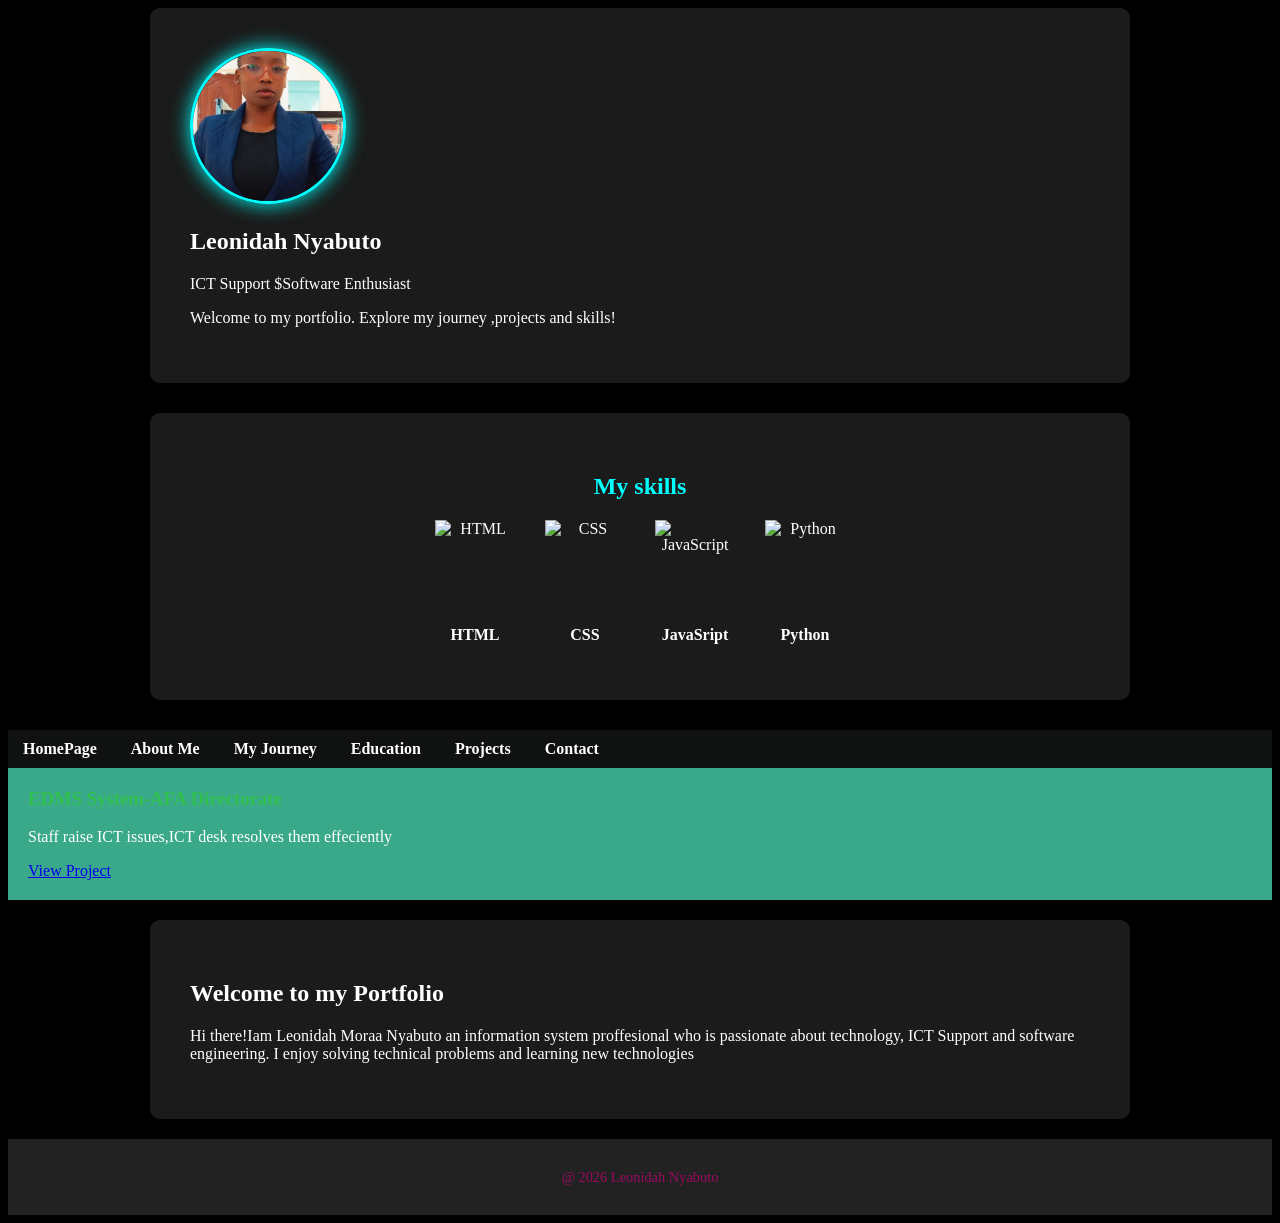
==== index.html @ cd8087b2 "Add files via upload" ====
<!DOCTYPE html>
<html lang="en"><head>
    <meta charset="UTF-8"
<meta name="viewport"content="width=device-width,initial-scale=1.0">
<title> Leonidah Moraa Nyabuto Portfolio</title>
    <link rel="stylesheet"href="portfolio.css">
</head>
<body>
        <section class="hero">
            <img src="profile.png"alt="Leonidah Nyabuto"class="profile-pic">
            <h1>Leonidah Nyabuto</h1>
            <p>ICT Support $Software Enthusiast</p>
            <p>Welcome to my portfolio. Explore my journey ,projects and skills!</p>
        </section>
        <section class="skills">
            <h2>My skills</h2>
            <div class="skill-icons">
                <div class="skill">
                    <img src="icons/html.png"alt="HTML">
                    <p>HTML</p>
                </div>
                <div class="skill">
                    <img src="icons/css.png"alt="CSS">
                    <p>CSS</p>
                 </div>
                 <div class="skill">
                    <img src="icons/javascript.png"alt="JavaScript">
                    <p>JavaSript</p>
                 </div>
                 <div class="skill">
                    <img src="ïcons/python.png"alt="Python">
                    <P>Python</P>
                 </div>
            </div>
        </section>
            <nav>
           <a href="index.html">HomePage</a>
           <a href="about.html">About Me</a>
            <a href="journey.html">My Journey</a>
            <a href="education.html">Education</a>
            <a href="projects.html">Projects</a>
            <a href="contact.html">Contact</a>
        </nav>
        <div class="project card">
            <h3>EDMS System-AFA Directorate</h3>
            <p>Staff raise ICT issues,ICT desk resolves them effeciently</p>
            <a href="projects/EDMIS system/index.html"
            target="_blank">View Project</a>
        </div>
        
    <section>
        <h2>Welcome to my Portfolio</h2>
        <p>Hi there!Iam Leonidah Moraa Nyabuto an information system proffesional who is passionate about technology, ICT Support and software engineering. I enjoy solving technical problems and learning new technologies</p>
        </section>
        <footer>
           <p> @ 2026 Leonidah Nyabuto</p>
        </footer>
</body>
</html>
---- portfolio.css ----
body{
    background-color: black;
    color:white;
}
nav {
    text-align:left;
    background-color:#101111;
    padding:10px 0;
}
nav a{
    color:white;
    margin:0 15px;
    text-decoration: none;
    font-weight: bold;
    transition: color 0.3;
    }

nav a:hover{
    color:cyan;
    text-decoration:none;
    margin:0 15px;
    font-weight:bold;
    transition: color 1s,transform 0.8s;
}
.profile-pic{
    width:150px;
    height:150px;
    border-radius:50%;
    object-fit:cover;
    border:3px solid cyan;
    box-shadow:0 0 20px cyan;
    .profile-pic:hover{
        transform:scale(1);
        transition:transformn 1s;
    }
}
section{
    padding:40px;
    max-width:900px;
    margin:auto;
    background:rgb(26, 27, 26);
    margin-bottom: 20px;
    border-radius:10px;
    box-shadow:0 0 10px rbga(0,0,0,0.1)
}
.project
{
    background:rgb(57, 169, 137);
    padding:20px;
    margin-bottom: 20px;
    border-left:5px solid #00bfff
    border-radius:5px;
}
.project h3{
    margin-top:0;
    color:#31c050
}
footer{
    background:#222;
    color:rgb(155, 9, 97);
    text-align:center;
    padding:15px;
    margin-top:20px;
    font-size:0.9em;
}
.skills{
    max-width:900px;
    margin:30px auto;
    text-align:center;
}
.skills h2{
    color: cyan;
    margin-bottom:20px;
}
.skill-icons{
    display:flex;
    justify-content: center;
    flex-wrap:wrap;
    gap:30px;
}
.skill{
    display:flex;
    flex-direction:column;
    align-items:center;
}
.skill img{
    width:80px;
    height:80px;
    object-fit:contain;
    margin-bottom:10px;
    transition:transform 0.3s,box-shadow 0.3s;
}
skill img:hover{
    transform:scale(1.1);
    box-shadow:0 0 15px cyan;
}
.skill p{
    color:white;
    font-weight:bold;
}
.project-card a{
    color:cyan;
    text-decoration:black;
    font-weight:bold;
}
.project-card a:hove{
    color:yellow;
}
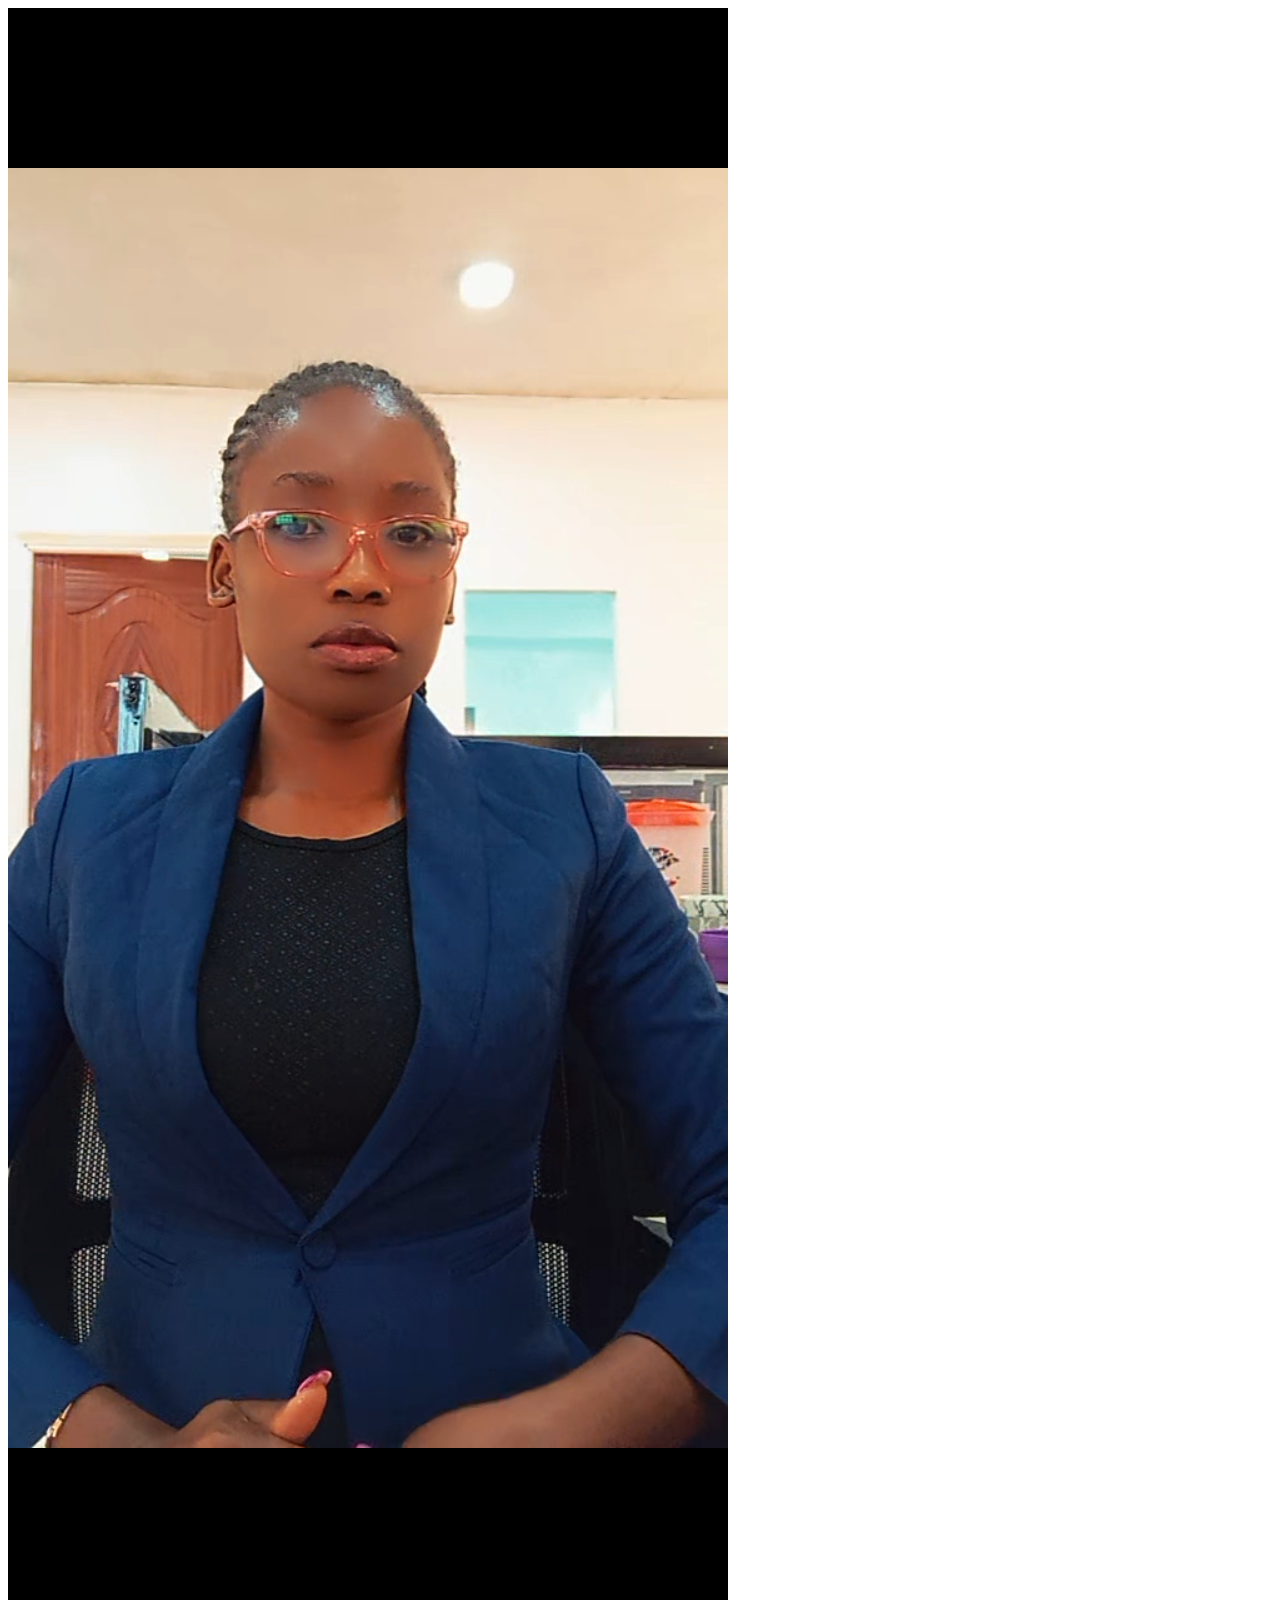
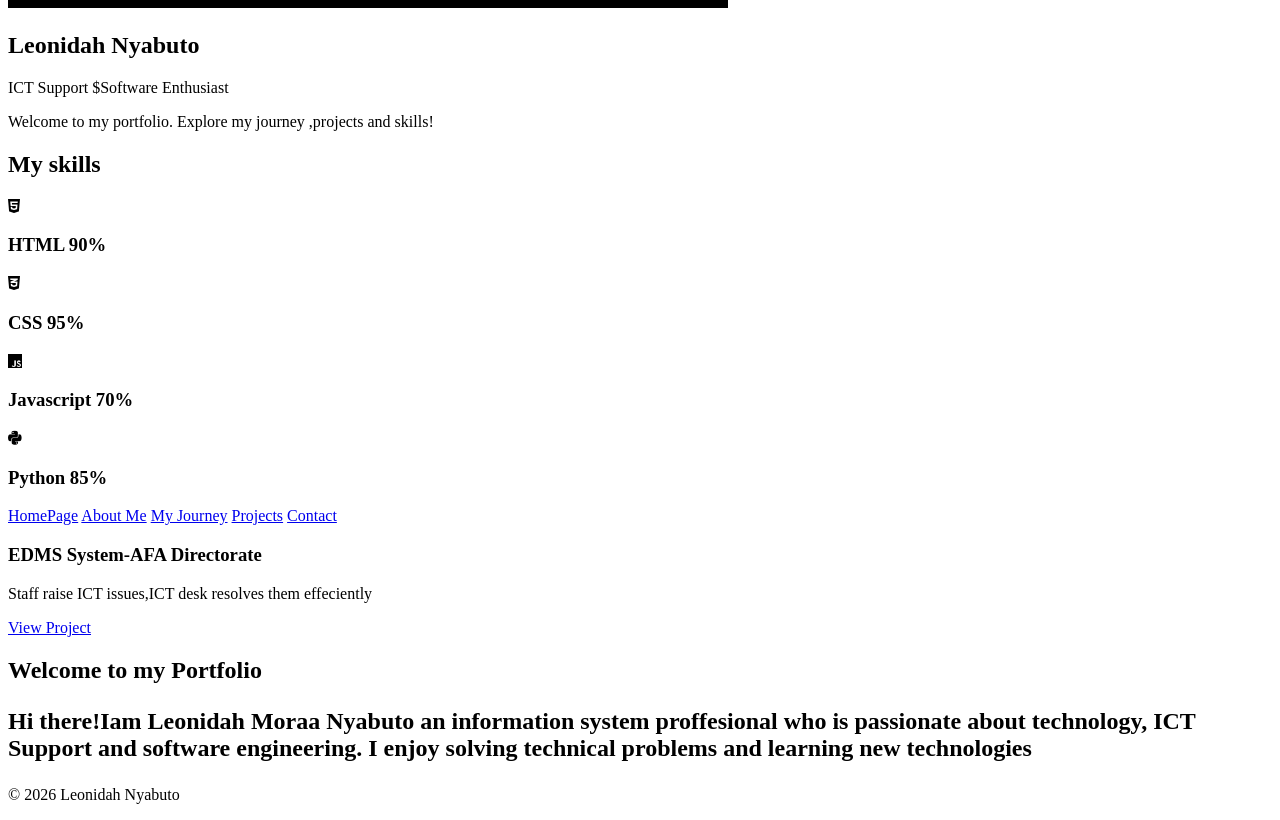
==== commit 40fdf3ce: "Add files via upload" ====
--- a/index.html
+++ b/index.html
@@ -4,6 +4,8 @@
 <meta name="viewport"content="width=device-width,initial-scale=1.0">
 <title> Leonidah Moraa Nyabuto Portfolio</title>
     <link rel="stylesheet"href="portfolio.css">
+    <link rel="stylesheet"
+    href="https://cdnjs.cloudflare.com/ajax/libs/font-awesome/6.0.0/css/all.min.css">
 </head>
 <body>
         <section class="hero">
@@ -14,32 +16,43 @@
         </section>
         <section class="skills">
             <h2>My skills</h2>
-            <div class="skill-icons">
-                <div class="skill">
-                    <img src="icons/html.png"alt="HTML">
-                    <p>HTML</p>
+            <div class="skill-container">
+                <div class="skill-card">
+                   <i class="fab fa-html5"></i>
+                   <h3>HTML<span>   90%</span></h3>
+                   <div class="progress">
+                    <span data-width="90%;"></span>
+                   </div>
                 </div>
-                <div class="skill">
-                    <img src="icons/css.png"alt="CSS">
-                    <p>CSS</p>
+                <div class="skill-card">
+                   <i class="fab fa-css3-alt"></i>
+                   <h3>CSS<span>    95%</span></h3>
+                   <div class="progress">
+                    <span data-width="95%;"></span>
+                   </div>
                  </div>
-                 <div class="skill">
-                    <img src="icons/javascript.png"alt="JavaScript">
-                    <p>JavaSript</p>
+                 <div class="skill-card">
+                    <i class="fab fa-js"></i>
+                    <h3>Javascript<span>   70%</span></h3>
+                    <div class="progress">
+                        <span data-width="70%"></span>
+                    </div>
                  </div>
-                 <div class="skill">
-                    <img src="ïcons/python.png"alt="Python">
-                    <P>Python</P>
+                 <div class="skill-card">
+                    <i class="fab fa-python"></i>
+                    <h3>Python<span>   85%</span></h3>
+                    <div class="progress">
+                        <span data-width="85%;"></span>
+                    </div>
                  </div>
             </div>
         </section>
             <nav>
            <a href="index.html">HomePage</a>
            <a href="about.html">About Me</a>
-            <a href="journey.html">My Journey</a>
-            <a href="education.html">Education</a>
+            <a href="myjourney.html">My Journey</a>
             <a href="projects.html">Projects</a>
-            <a href="contact.html">Contact</a>
+            <a href="contactme.html">Contact</a>
         </nav>
         <div class="project card">
             <h3>EDMS System-AFA Directorate</h3>
@@ -50,10 +63,11 @@
         
     <section>
         <h2>Welcome to my Portfolio</h2>
+        <h1 class ="typing">
         <p>Hi there!Iam Leonidah Moraa Nyabuto an information system proffesional who is passionate about technology, ICT Support and software engineering. I enjoy solving technical problems and learning new technologies</p>
-        </section>
+        </section></h1>
         <footer>
-           <p> @ 2026 Leonidah Nyabuto</p>
+            <p> © 2026 Leonidah Nyabuto</p>
         </footer>
 </body>
 </html>
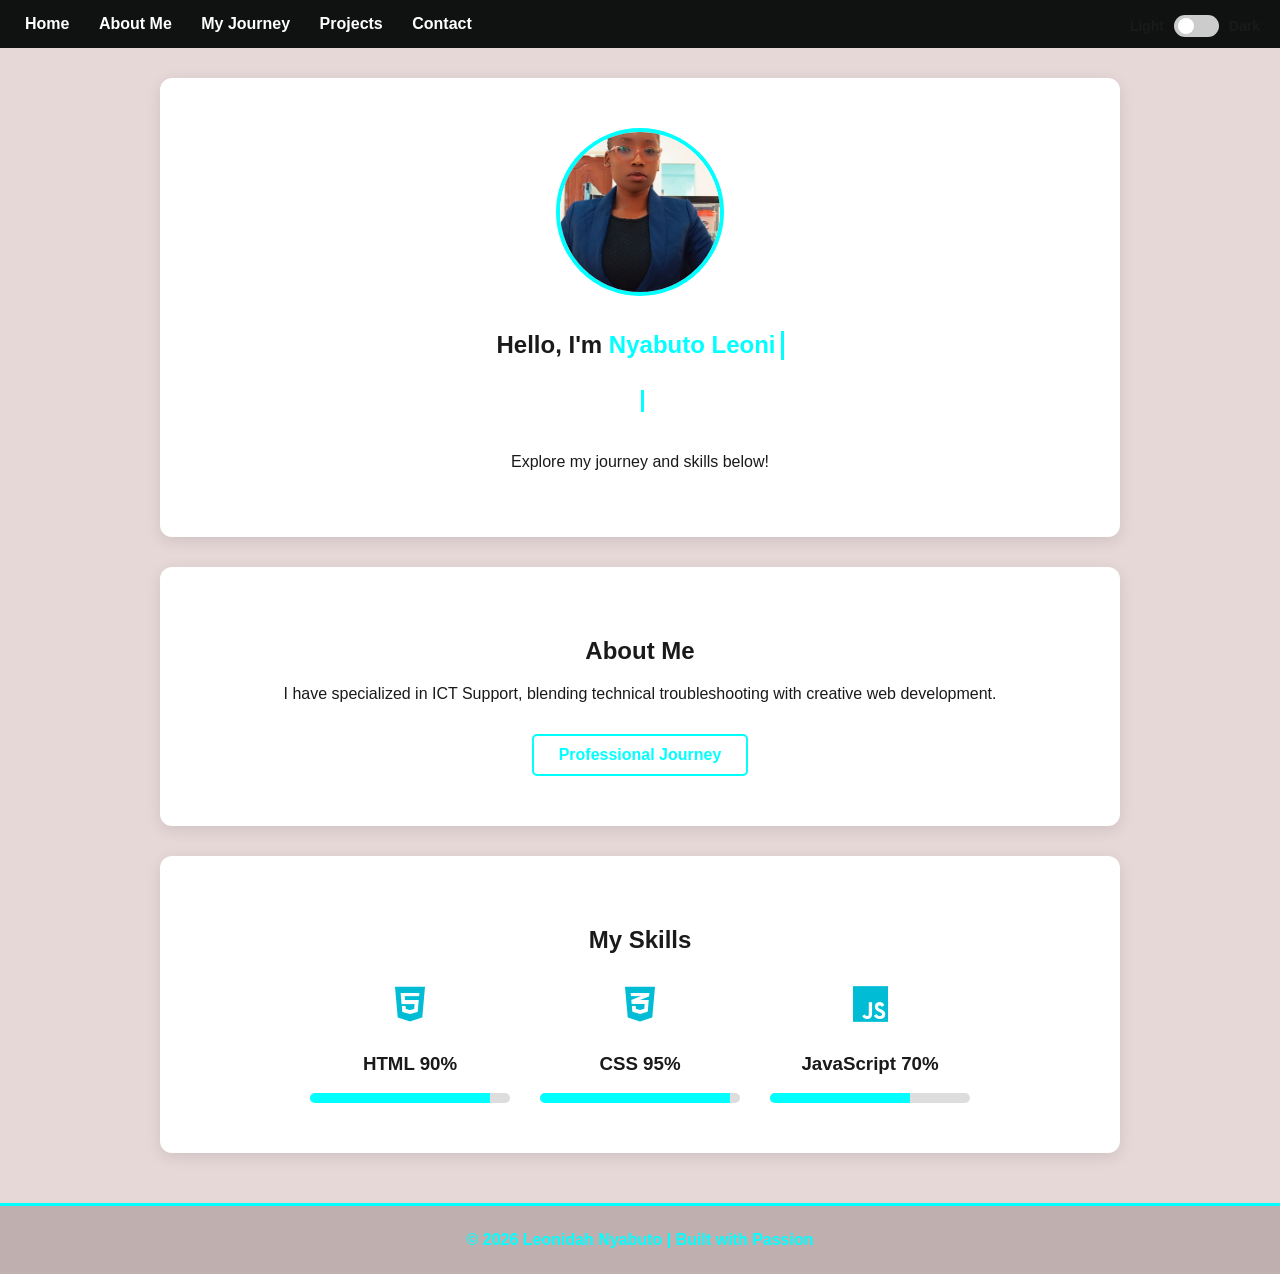
==== commit 00bf269a: "Add files via upload" ====
--- a/index.html
+++ b/index.html
@@ -1,73 +1,78 @@
 <!DOCTYPE html>
-<html lang="en"><head>
-    <meta charset="UTF-8"
-<meta name="viewport"content="width=device-width,initial-scale=1.0">
-<title> Leonidah Moraa Nyabuto Portfolio</title>
-    <link rel="stylesheet"href="portfolio.css">
-    <link rel="stylesheet"
-    href="https://cdnjs.cloudflare.com/ajax/libs/font-awesome/6.0.0/css/all.min.css">
+<html lang="en">
+<head>
+    <meta charset="UTF-8">
+    <meta name="viewport" content="width=device-width, initial-scale=1.0">
+    <title>Leonidah Moraa Nyabuto | Portfolio</title>
+    <link rel="stylesheet" href="portfolio.css">
+    <link rel="stylesheet" href="https://cdnjs.cloudflare.com/ajax/libs/font-awesome/6.0.0/css/all.min.css">
 </head>
 <body>
-        <section class="hero">
-            <img src="profile.png"alt="Leonidah Nyabuto"class="profile-pic">
-            <h1>Leonidah Nyabuto</h1>
-            <p>ICT Support $Software Enthusiast</p>
-            <p>Welcome to my portfolio. Explore my journey ,projects and skills!</p>
-        </section>
-        <section class="skills">
-            <h2>My skills</h2>
-            <div class="skill-container">
-                <div class="skill-card">
-                   <i class="fab fa-html5"></i>
-                   <h3>HTML<span>   90%</span></h3>
-                   <div class="progress">
-                    <span data-width="90%;"></span>
-                   </div>
-                </div>
-                <div class="skill-card">
-                   <i class="fab fa-css3-alt"></i>
-                   <h3>CSS<span>    95%</span></h3>
-                   <div class="progress">
-                    <span data-width="95%;"></span>
-                   </div>
-                 </div>
-                 <div class="skill-card">
-                    <i class="fab fa-js"></i>
-                    <h3>Javascript<span>   70%</span></h3>
-                    <div class="progress">
-                        <span data-width="70%"></span>
-                    </div>
-                 </div>
-                 <div class="skill-card">
-                    <i class="fab fa-python"></i>
-                    <h3>Python<span>   85%</span></h3>
-                    <div class="progress">
-                        <span data-width="85%;"></span>
-                    </div>
-                 </div>
+
+    <div class="theme-toggle-container">
+        <span>Light</span>
+        <label class="switch">
+            <input type="checkbox" id="theme-toggle">
+            <span class="slider round"></span>
+        </label>
+        <span>Dark</span>
+    </div>
+
+    <nav>
+        <a href="home.html">Home</a>
+        <a href="about.html">About Me</a>
+        <a href="myjourney.html">My Journey</a>
+        <a href="projects.html">Projects</a>
+        <a href="contactme.html">Contact</a>
+    </nav>
+
+    <section id="home">
+        <div class="hero">
+            <img src="profile.png" alt="Leonidah Nyabuto" class="profile-pic">
+            
+            <h1>Hello, I'm <span id="typing-name"></span></h1>
+            <h3> <span id="typing-role"></span></h3>
+            
+            <p>Explore my journey and skills below!</p>
+        </div>
+    </section>
+
+    <section id="about">
+        <h2>About Me</h2>
+        <p>I have specialized in ICT Support, blending technical troubleshooting with creative web development.</p>
+        <a href="about.html" class="read-more-btn">Professional Journey</a>
+    </section>
+
+    <section class="skills">
+        <h2>My Skills</h2>
+        <div class="skill-container">
+            <div class="skill-card">
+                <i class="fab fa-html5"></i>
+                <h3>HTML <span>90%</span></h3>
+                <div class="progress"><span style="--skill-width: 90%; width: 90%;"></span></div>
             </div>
-        </section>
-            <nav>
-           <a href="index.html">HomePage</a>
-           <a href="about.html">About Me</a>
-            <a href="myjourney.html">My Journey</a>
-            <a href="projects.html">Projects</a>
-            <a href="contactme.html">Contact</a>
-        </nav>
-        <div class="project card">
-            <h3>EDMS System-AFA Directorate</h3>
-            <p>Staff raise ICT issues,ICT desk resolves them effeciently</p>
-            <a href="projects/EDMIS system/index.html"
-            target="_blank">View Project</a>
+            
+            <div class="skill-card">
+                <i class="fab fa-css3-alt"></i>
+                <h3>CSS <span>95%</span></h3>
+                <div class="progress"><span style="--skill-width: 95%; width: 95%;"></span></div>
+            </div>
+            
+            <div class="skill-card">
+                <i class="fab fa-js"></i>
+                <h3>JavaScript <span>70%</span></h3>
+                <div class="progress"><span style="--skill-width: 70%; width: 70%;"></span></div>
+            </div>
         </div>
-        
-    <section>
-        <h2>Welcome to my Portfolio</h2>
-        <h1 class ="typing">
-        <p>Hi there!Iam Leonidah Moraa Nyabuto an information system proffesional who is passionate about technology, ICT Support and software engineering. I enjoy solving technical problems and learning new technologies</p>
-        </section></h1>
-        <footer>
-            <p> © 2026 Leonidah Nyabuto</p>
-        </footer>
+    </section>
+    <button id="scrollToTop" title="Go to top">
+    <i class="fas fa-arrow-up"></i>
+</button>
+
+    <footer>
+        <p>&copy; 2026 Leonidah Nyabuto | Built with Passion</p>
+    </footer>
+
+    <script src="script.js"></script>
 </body>
 </html>
--- a/portfolio.css
+++ b/portfolio.css
@@ -0,0 +1,328 @@
+/* ==========================================
+   1. INITIAL THEME VARIABLES
+   ========================================== */
+:root {
+    --bg-color: #e7d8d8;       /* Your initial light background */
+    --text-color: #1a1a1a;     /* Dark text */
+    --section-bg: #ffffff;     /* White cards */
+    --accent-color: #00bcd4;   /* Cyan accent */
+}
+
+body.dark-theme {
+    --bg-color: #000000;       /* Black background */
+    --text-color: #ffffff;     /* White text */
+    --section-bg: #1a1b1a;     /* Dark cards */
+}
+
+/* ==========================================
+   2. BASE STYLES
+   ========================================== */
+body {
+    background-color: var(--bg-color);
+    color: var(--text-color);
+    margin: 0;
+    font-family: sans-serif;
+    transition: background-color 0.4s ease, color 0.4s ease;
+    min-height: 100vh;
+}
+/* 1. READ MORE BUTTON STYLING */
+.read-more-btn {
+    display: inline-block;
+    margin-top: 15px;
+    padding: 10px 25px;
+    background-color: transparent; /* Clean outline look */
+    color: cyan !important;        /* Cyan text */
+    border: 2px solid cyan;       /* Cyan border */
+    border-radius: 5px;           /* Slightly rounded corners */
+    text-decoration: none;        /* Removes the underline */
+    font-weight: bold;
+    transition: all 0.3s ease;    /* Smooth transition for hover */
+    cursor: pointer;
+}
+
+/* 2. HOVER EFFECT */
+.read-more-btn:hover {
+    background-color: cyan;       /* Fills with cyan on hover */
+    color: #111 !important;        /* Text turns dark for readability */
+    box-shadow: 0 0 15px cyan;    /* Adds a nice cyan glow */
+    transform: translateY(-3px);  /* Subtle lift effect */
+}
+
+h1, h2, h3, p, span, a {
+    color: var(--text-color);
+}
+
+/* ==========================================
+   3. TOP-RIGHT THEME TOGGLE (Floating)
+   ========================================== */
+.theme-toggle-container {
+    position: fixed;   /* Floats in the corner regardless of scroll */
+    top: 15px;
+    right: 20px;
+    display: flex;
+    align-items: center;
+    gap: 10px;
+    z-index: 9999;     /* Stays on top of everything */
+    font-size: 14px;
+    font-weight: bold;
+}
+
+.switch {
+    position: relative;
+    display: inline-block;
+    width: 45px;
+    height: 22px;
+}
+
+.switch input { opacity: 0; width: 0; height: 0; }
+
+.slider {
+    position: absolute;
+    cursor: pointer;
+    top: 0; left: 0; right: 0; bottom: 0;
+    background-color: #ccc;
+    transition: .4s;
+    border-radius: 34px;
+}
+
+.slider:before {
+    position: absolute;
+    content: "";
+    height: 16px; width: 16px;
+    left: 4px; bottom: 3px;
+    background-color: white;
+    transition: .4s;
+    border-radius: 50%;
+}
+
+input:checked + .slider { background-color: var(--accent-color); }
+input:checked + .slider:before { transform: translateX(21px); }
+
+/* ==========================================
+   4. NAVIGATION
+   ========================================== */
+nav {
+    background-color: #101111;
+    padding: 15px 0;
+    text-align: left;
+    width: 100%;
+}
+
+nav a {
+    color: white !important;
+    margin-left: 25px;
+    text-decoration: none;
+    font-weight: bold;
+    transition: color 0.3s;
+}
+
+nav a:hover {
+    color: cyan !important;
+}
+
+/* ==========================================
+   5. HERO & SECTIONS (Centered Layout)
+   ========================================== */
+section {
+    padding: 50px 30px;
+    max-width: 900px;
+    margin: 30px auto;
+    background: var(--section-bg);
+    border-radius: 12px;
+    box-shadow: 0 4px 15px rgba(0,0,0,0.1);
+    text-align: center; /* Centers all text headers */
+}
+
+/* Centering the Hero Profile Section */
+.hero {
+    display: flex;
+    flex-direction: column;
+    align-items: center;    /* Centers horizontally */
+    justify-content: center; /* Centers vertically */
+    text-align: center;
+    gap: 10px;
+}
+
+.profile-pic {
+    width: 160px;
+    height: 160px;
+    border-radius: 50%;
+    object-fit: cover;
+    border: 4px solid cyan;
+    margin-bottom: 15px;
+}
+
+#typing-text {
+    color: cyan !important;
+    font-weight: bold;
+}
+
+/* ==========================================
+   6. SKILLS & PROGRESS BARS
+   ========================================== */
+.skill-container {
+    display: flex;
+    flex-wrap: wrap;
+    justify-content: center;
+    gap: 30px;
+    margin-top: 30px;
+}
+/* 1. TARGET THE TYPING SPANS */
+#typing-name, #typing-role {
+    color: cyan !important; /* Forces the text to be cyan */
+    font-weight: bold;
+    border-right: 3px solid cyan; /* The vertical typing cursor */
+    padding-right: 5px;
+    display: inline-block;
+    min-height: 1.2em; /* Keeps the line from collapsing when empty */
+    animation: blink-cursor 0.7s step-end infinite;
+}
+
+/* 2. CURSOR BLINKING ANIMATION */
+@keyframes blink-cursor {
+    from, to { border-color: transparent }
+    50% { border-color: cyan; }
+}
+
+/* 3. HERO TEXT ALIGNMENT */
+.hero h1, .hero h3 {
+    color: var(--text-color); /* Keeps "Hello, I'm" and "A" in the theme color */
+    margin: 10px 0;
+}
+
+.skill-card {
+    width: 200px;
+}
+
+.skill-card i {
+    font-size: 2.5rem;
+    color: var(--accent-color);
+    margin-bottom: 10px;
+}
+
+.progress {
+    background-color: #ddd;
+    border-radius: 20px;
+    height: 10px;
+    width: 100%;
+    overflow: hidden;
+    margin-top: 10px;
+}
+
+.progress span {
+    display: block;
+    height: 100%;
+    background: cyan;
+    transition: width 2s ease-in-out;
+}
+
+/* ==========================================
+   7. FOOTER
+   ========================================== */
+footer {
+    background-color: #bfafaf; /* Your preferred footer background */
+    text-align: center;
+    padding: 25px;
+    margin-top: 50px;
+    border-top: 3px solid cyan;
+}
+
+footer p {
+    color: cyan !important; /* Forces cyan text */
+    margin: 0;
+    font-weight: bold;
+}
+/* CONTACT PAGE SPECIFIC STYLES */
+.contact-container {
+    display: flex;
+    justify-content: center;
+    align-items: center;
+    min-height: 70vh;
+    padding: 20px;
+}
+
+.contact-card {
+    background: var(--nav-bg); /* Uses your theme-aware background */
+    padding: 40px;
+    border-radius: 15px;
+    border: 1px solid rgba(0, 255, 255, 0.3); /* Subtle cyan border */
+    box-shadow: 0 10px 30px rgba(0, 0, 0, 0.1);
+    max-width: 600px;
+    text-align: center;
+    transition: transform 0.3s ease;
+}
+
+.contact-card:hover {
+    transform: translateY(-5px);
+    border-color: cyan;
+}
+
+.contact-card h1 {
+    color: cyan;
+    margin-bottom: 20px;
+}
+
+/* SOCIAL GRID */
+.social-grid {
+    display: grid;
+    grid-template-columns: repeat(2, 1fr);
+    gap: 20px;
+    margin: 30px 0;
+}
+#scrollToTop {
+    display: none; /* Hidden by default */
+    position: fixed;
+    bottom: 30px;
+    right: 30px;
+    z-index: 99;
+    border: 2px solid cyan;
+    outline: none;
+    background-color: var(--nav-bg);
+    color: cyan;
+    cursor: pointer;
+    padding: 15px;
+    border-radius: 50%; /* Makes it a circle */
+    font-size: 18px;
+    transition: all 0.3s ease;
+    box-shadow: 0 0 10px rgba(0, 255, 255, 0.3);
+}
+
+#scrollToTop:hover {
+    background-color: cyan;
+    color: #000;
+    box-shadow: 0 0 20px cyan;
+    transform: translateY(-5px); /* Little jump effect */
+}
+
+.social-item {
+    display: flex;
+    flex-direction: column;
+    align-items: center;
+    text-decoration: none;
+    color: var(--text-color);
+    padding: 20px;
+    border-radius: 10px;
+    background: rgba(0, 255, 255, 0.05);
+    transition: all 0.3s ease;
+}
+
+.social-item i {
+    font-size: 2rem;
+    color: cyan;
+    margin-bottom: 10px;
+}
+
+.social-item:hover {
+    background: cyan;
+    color: #000; /* Dark text when button turns cyan */
+}
+
+.social-item:hover i {
+    color: #000;
+}
+
+.click-hint {
+    font-size: 0.9rem;
+    color: cyan;
+    opacity: 0.8;
+}
